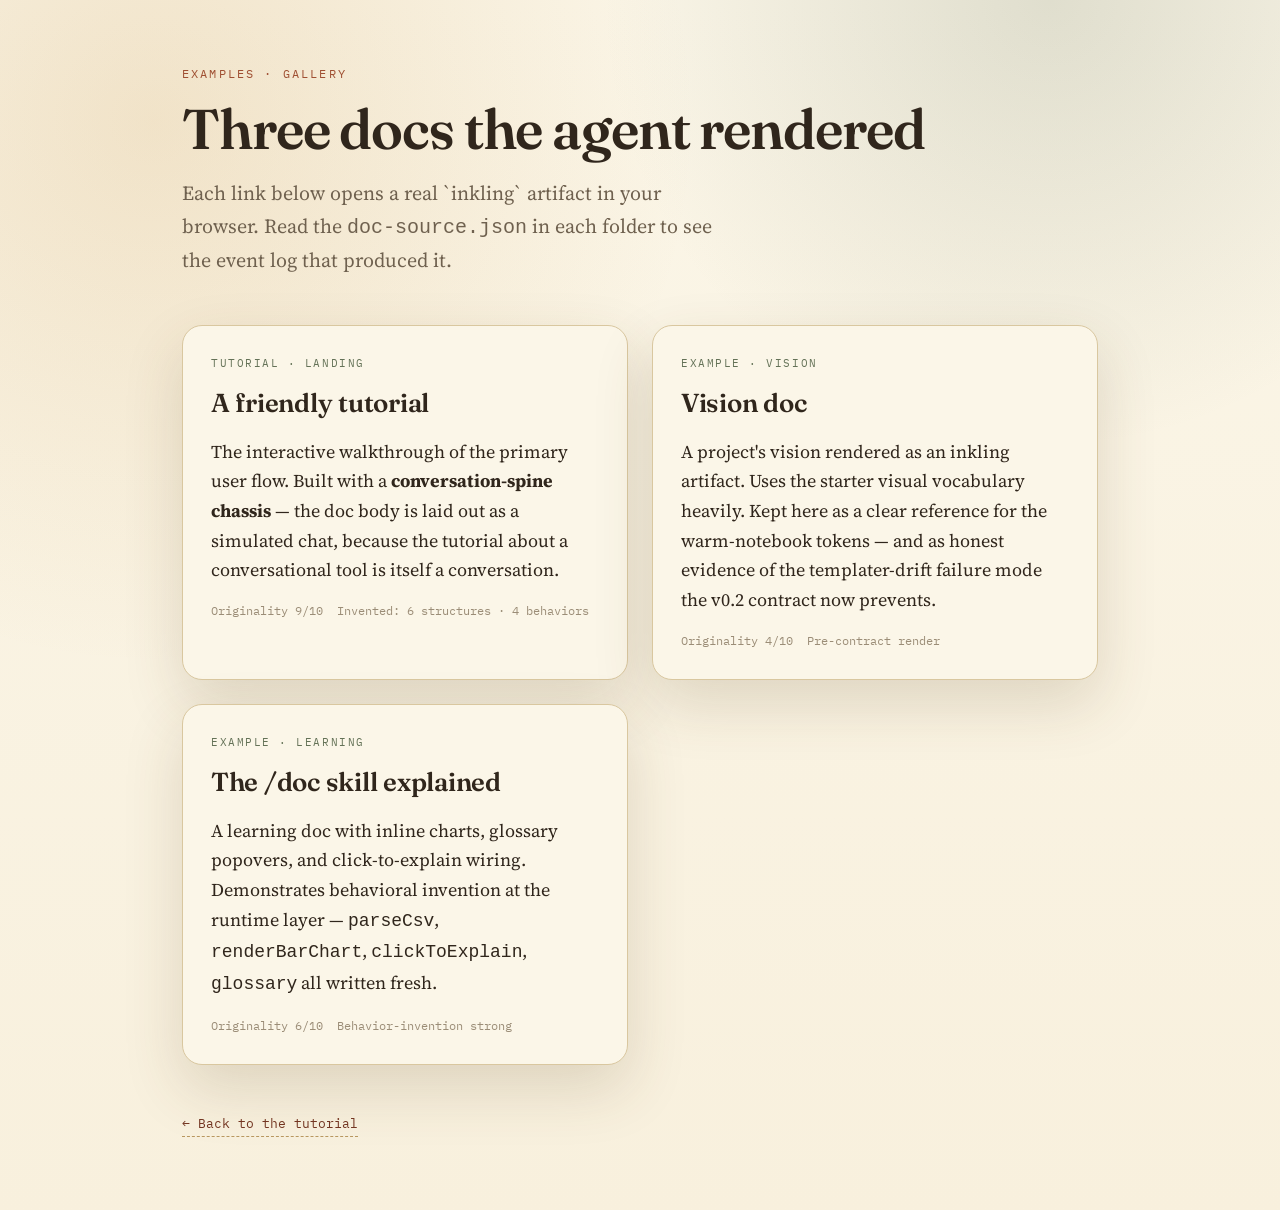
==== docs/examples/index.html @ 61b8a47f "init: inkling v0 — conversational HTML doc builder A Claude Code skill that grows HTML doc folders t" ====
<!doctype html>
<html lang="en">
  <head>
    <meta charset="utf-8" />
    <meta name="viewport" content="width=device-width, initial-scale=1" />
    <meta name="description" content="Example docs rendered by inkling — see the conversational HTML doc builder in action." />
    <title>inkling — examples</title>
    <link rel="preconnect" href="https://fonts.googleapis.com" />
    <link rel="preconnect" href="https://fonts.gstatic.com" crossorigin />
    <link
      href="https://fonts.googleapis.com/css2?family=Fraunces:opsz,wght,SOFT@9..144,450..750,60&family=Source+Serif+4:opsz,wght@8..60,400..700&family=IBM+Plex+Mono:wght@400;500;600&display=swap"
      rel="stylesheet"
    />
    <style>
      :root {
        --paper: #f8f0dd;
        --paper-deep: #efe0bc;
        --paper-soft: #fbf6e8;
        --ink: #30261c;
        --ink-muted: #6f614f;
        --ink-faint: #9b8d77;
        --line: #d9c79f;
        --line-strong: #b8975f;
        --clay: #9f4f32;
        --clay-dark: #733521;
        --sage: #647257;
        --ochre: #bd8128;
        --shadow: 0 24px 60px rgba(87, 60, 26, 0.16);
        --serif-display: "Fraunces", "Source Serif 4", Georgia, serif;
        --serif-body: "Source Serif 4", Georgia, serif;
        --mono: "IBM Plex Mono", ui-monospace, SFMono-Regular, Menlo, Consolas, monospace;
      }
      * { box-sizing: border-box; }
      body {
        margin: 0;
        background:
          radial-gradient(circle at 12% 10%, rgba(189, 129, 40, 0.16), transparent 34rem),
          radial-gradient(circle at 82% 0%, rgba(100, 114, 87, 0.18), transparent 28rem),
          linear-gradient(180deg, var(--paper-soft), var(--paper));
        color: var(--ink);
        font-family: var(--serif-body);
        font-size: 18px;
        line-height: 1.65;
        min-height: 100vh;
      }
      .shell { max-width: 980px; margin: 0 auto; padding: 64px 32px 80px; }
      .eyebrow {
        font-family: var(--mono);
        font-size: 12px;
        color: var(--clay);
        letter-spacing: 0.18em;
        text-transform: uppercase;
        margin-bottom: 16px;
      }
      h1 {
        font-family: var(--serif-display);
        font-weight: 600;
        font-size: clamp(36px, 4.6vw, 56px);
        line-height: 1.05;
        letter-spacing: -0.02em;
        margin: 0 0 18px;
      }
      .lede {
        font-size: 20px;
        color: var(--ink-muted);
        max-width: 56ch;
        margin: 0 0 48px;
      }
      .gallery { display: grid; grid-template-columns: 1fr 1fr; gap: 24px; }
      @media (max-width: 720px) { .gallery { grid-template-columns: 1fr; } }
      .card {
        background: var(--paper-soft);
        border: 1px solid var(--line);
        border-radius: 20px;
        padding: 28px;
        box-shadow: var(--shadow);
        text-decoration: none;
        color: inherit;
        transition: transform 160ms ease, border-color 160ms ease;
      }
      .card:hover { transform: translateY(-3px); border-color: var(--clay); }
      .card .kind {
        font-family: var(--mono); font-size: 11px;
        color: var(--sage); letter-spacing: 0.14em; text-transform: uppercase;
        margin-bottom: 10px;
      }
      .card h2 {
        font-family: var(--serif-display); font-weight: 600;
        font-size: 26px; margin: 0 0 12px; letter-spacing: -0.01em;
      }
      .card p { margin: 0 0 16px; color: var(--ink); }
      .card .meta {
        font-family: var(--mono); font-size: 12px; color: var(--ink-faint);
        display: flex; gap: 14px; flex-wrap: wrap;
      }
      .card .meta span { display: inline-flex; align-items: center; gap: 4px; }
      .back {
        font-family: var(--mono); font-size: 13px;
        color: var(--clay-dark); text-decoration: none;
        margin-top: 48px; display: inline-block;
        border-bottom: 1px dashed var(--line-strong);
        padding-bottom: 2px;
      }
      .back:hover { color: var(--clay); }
    </style>
  </head>
  <body>
    <main class="shell">
      <div class="eyebrow">Examples · gallery</div>
      <h1>Three docs the agent rendered</h1>
      <p class="lede">
        Each link below opens a real `inkling` artifact in your browser. Read the
        <code>doc-source.json</code> in each folder to see the event log that produced it.
      </p>

      <div class="gallery">
        <a class="card" href="../">
          <div class="kind">Tutorial · landing</div>
          <h2>A friendly tutorial</h2>
          <p>
            The interactive walkthrough of the primary user flow. Built with a
            <strong>conversation-spine chassis</strong> — the doc body is laid out
            as a simulated chat, because the tutorial about a conversational tool
            is itself a conversation.
          </p>
          <div class="meta">
            <span>Originality 9/10</span>
            <span>Invented: 6 structures · 4 behaviors</span>
          </div>
        </a>

        <a class="card" href="vision/">
          <div class="kind">Example · vision</div>
          <h2>Vision doc</h2>
          <p>
            A project's vision rendered as an inkling artifact. Uses the starter
            visual vocabulary heavily. Kept here as a clear reference for the
            warm-notebook tokens — and as honest evidence of the templater-drift
            failure mode the v0.2 contract now prevents.
          </p>
          <div class="meta">
            <span>Originality 4/10</span>
            <span>Pre-contract render</span>
          </div>
        </a>

        <a class="card" href="doc-explained/">
          <div class="kind">Example · learning</div>
          <h2>The /doc skill explained</h2>
          <p>
            A learning doc with inline charts, glossary popovers, and click-to-explain
            wiring. Demonstrates behavioral invention at the runtime layer —
            <code>parseCsv</code>, <code>renderBarChart</code>,
            <code>clickToExplain</code>, <code>glossary</code> all written fresh.
          </p>
          <div class="meta">
            <span>Originality 6/10</span>
            <span>Behavior-invention strong</span>
          </div>
        </a>
      </div>

      <a class="back" href="../">← Back to the tutorial</a>
    </main>
  </body>
</html>
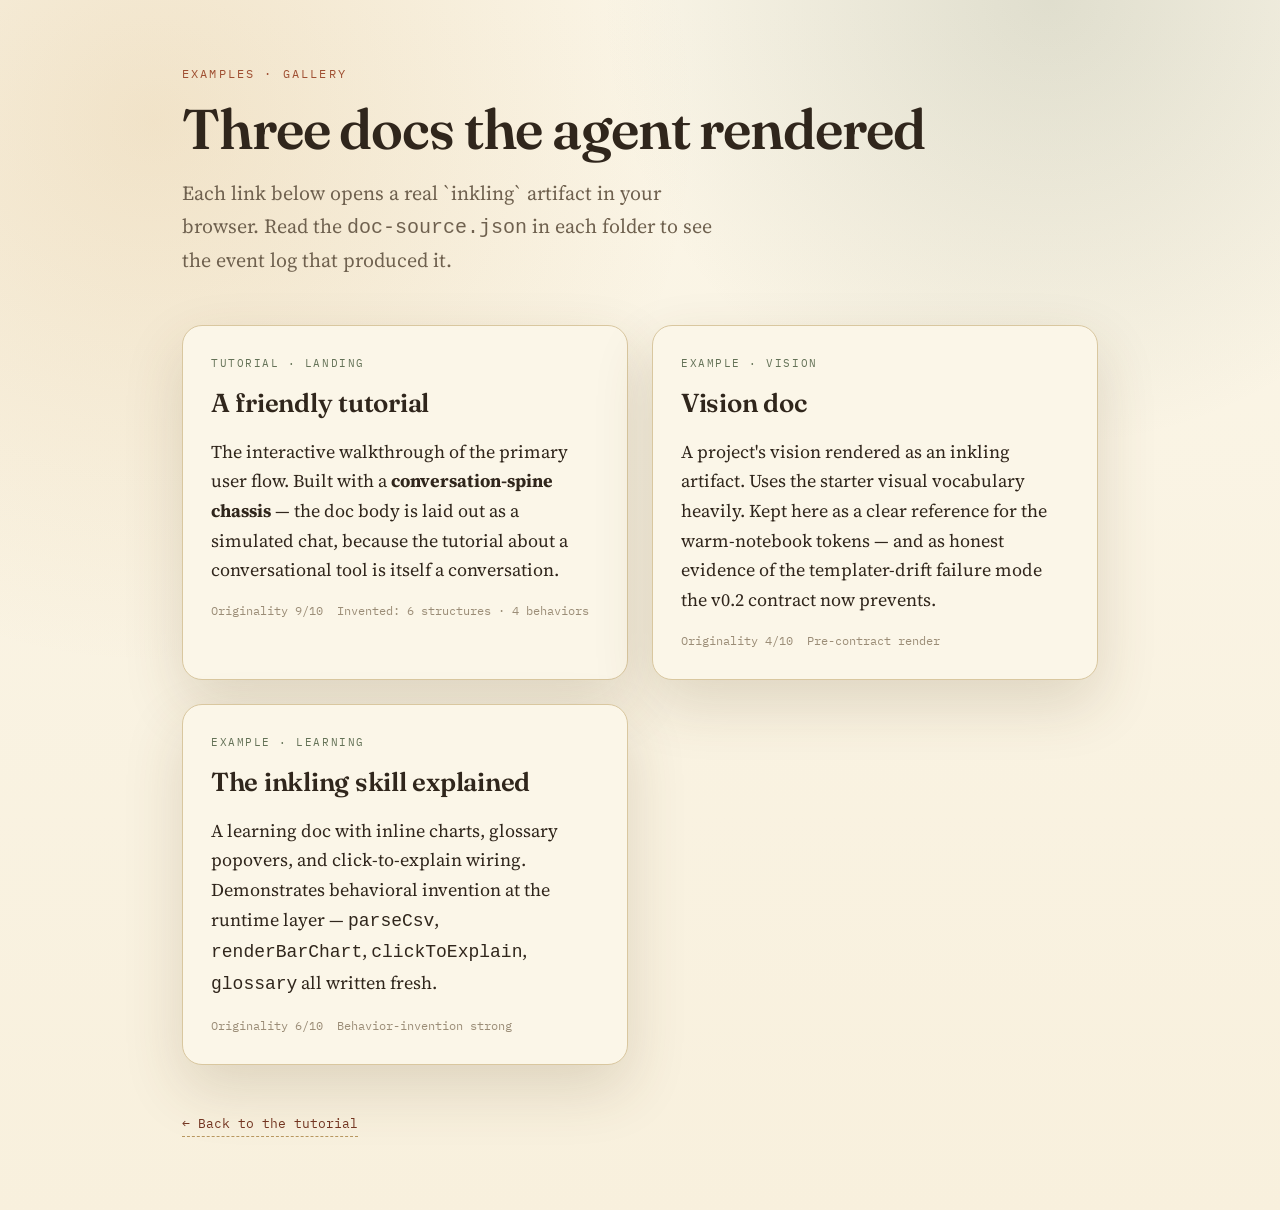
==== commit 54743772: "rename: /doc skill → /inkling (brand consistency) The skill was named 'doc' but the project is 'inkl" ====
--- a/docs/examples/index.html
+++ b/docs/examples/index.html
@@ -146,7 +146,7 @@
 
         <a class="card" href="doc-explained/">
           <div class="kind">Example · learning</div>
-          <h2>The /doc skill explained</h2>
+          <h2>The inkling skill explained</h2>
           <p>
             A learning doc with inline charts, glossary popovers, and click-to-explain
             wiring. Demonstrates behavioral invention at the runtime layer —
